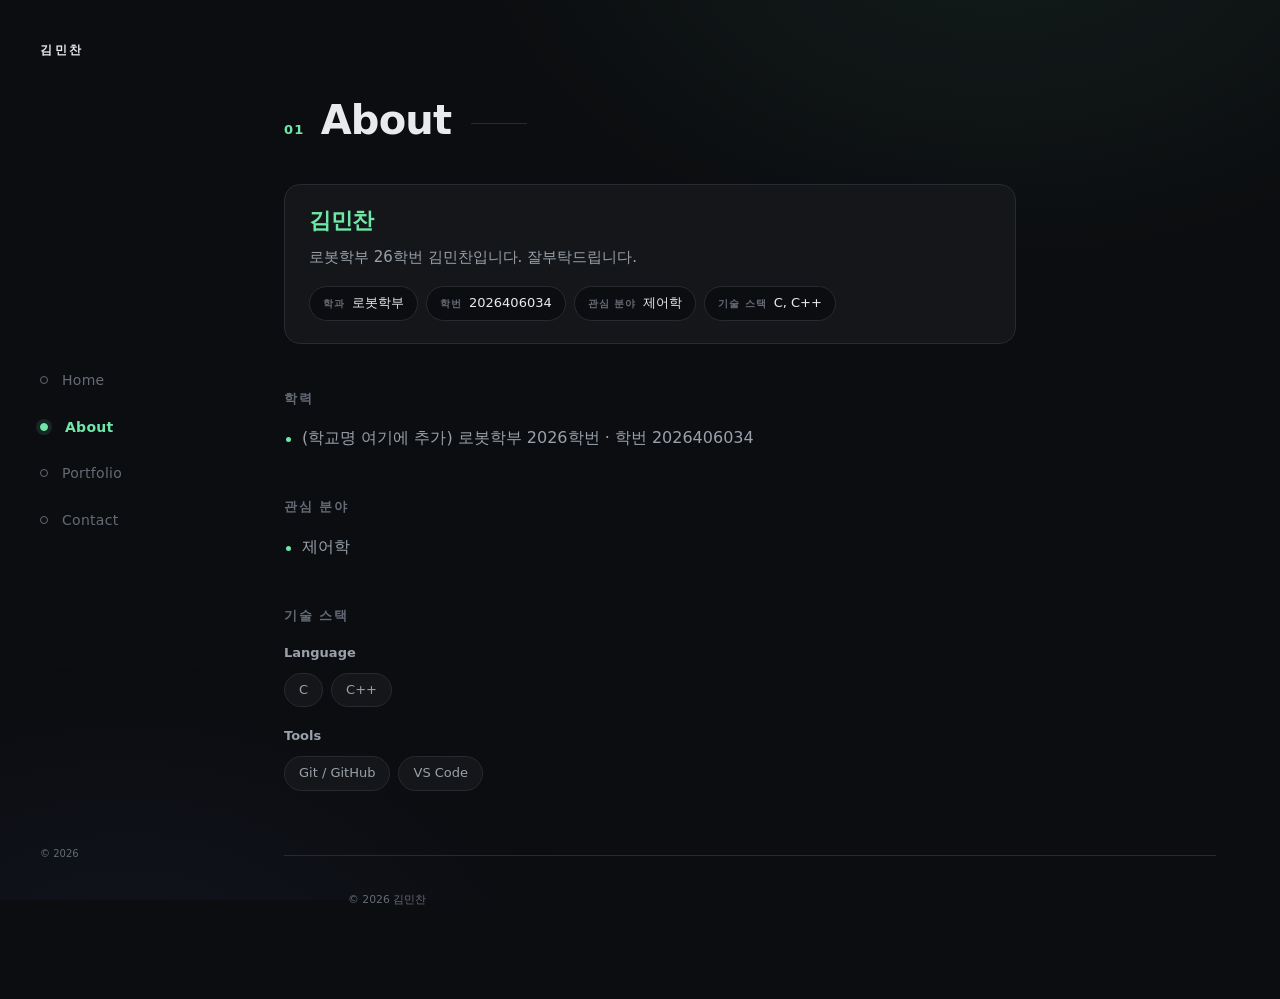
==== about.html @ 5e46e567 "Add files via upload" ====
<!DOCTYPE html>
<html lang="ko">
<head>
  <meta charset="UTF-8" />
  <meta name="viewport" content="width=device-width, initial-scale=1.0" />
  <title>About | 김민찬 Portfolio</title>
  <link rel="stylesheet" href="style.css">
</head>
<body>

  <!-- ===== 좌측 고정 탭 네비게이션 (데스크탑) ===== -->
  <nav class="side-nav" aria-label="페이지 네비게이션">
    <div class="side-nav__brand">김민찬</div>
    <ul class="side-nav__list">
      <li><a href="index.html"     class="nav-item"><span class="nav-item__dot"></span><span class="nav-item__label">Home</span></a></li>
      <li><a href="about.html"     class="nav-item"><span class="nav-item__dot"></span><span class="nav-item__label">About</span></a></li>
      <li><a href="portfolio.html" class="nav-item"><span class="nav-item__dot"></span><span class="nav-item__label">Portfolio</span></a></li>
      <li><a href="contact.html"   class="nav-item"><span class="nav-item__dot"></span><span class="nav-item__label">Contact</span></a></li>
    </ul>
    <div class="side-nav__foot"><small>&copy; <span class="year"></span></small></div>
  </nav>

  <!-- ===== 모바일 상단 고정 탭 바 ===== -->
  <nav class="top-nav" aria-label="페이지 네비게이션 (모바일)">
    <div class="top-nav__brand">김민찬</div>
    <ul class="top-nav__list">
      <li><a href="index.html"     class="top-nav__item">Home</a></li>
      <li><a href="about.html"     class="top-nav__item">About</a></li>
      <li><a href="portfolio.html" class="top-nav__item">Portfolio</a></li>
      <li><a href="contact.html"   class="top-nav__item">Contact</a></li>
    </ul>
  </nav>

  <!-- ===== 본문 ===== -->
  <main class="content">
    <div class="container">

      <header class="page-head reveal">
        <span class="page-head__num">01</span>
        <h1 class="page-head__title">About</h1>
      </header>

      <!-- ===== 모든 페이지 공통 프로필 ===== -->
      <header class="profile reveal">
        <p class="profile__name"><span>김민찬</span></p>
        <p class="profile__sub">로봇학부 26학번 김민찬입니다. 잘부탁드립니다.</p>
        <ul class="profile__meta">
          <li><b>학과</b>로봇학부</li>
          <li><b>학번</b>2026406034</li>
          <li><b>관심 분야</b>제어학</li>
          <li><b>기술 스택</b>C, C++</li>
        </ul>
      </header>

      <section class="block reveal" data-delay="2">
        <h2 class="block__title">학력</h2>
        <ul class="bullet">
          <li>(학교명 여기에 추가) 로봇학부 2026학번 · 학번 2026406034</li>
        </ul>
      </section>

      <section class="block reveal" data-delay="3">
        <h2 class="block__title">관심 분야</h2>
        <ul class="bullet">
          <li>제어학</li>
        </ul>
      </section>

      <section class="block reveal" data-delay="4">
        <h2 class="block__title">기술 스택</h2>

        <h3 class="sub-title">Language</h3>
        <ul class="tag-list">
          <li class="tag">C</li>
          <li class="tag">C++</li>
        </ul>

        <h3 class="sub-title">Tools</h3>
        <ul class="tag-list">
          <li class="tag">Git / GitHub</li>
          <li class="tag">VS Code</li>
        </ul>
      </section>

    </div>

    <footer class="footer">
      <small>&copy; <span class="year"></span> 김민찬</small>
    </footer>
  </main>

  <script src="script.js"></script>
</body>
</html>
---- style.css ----
/* =============================================================
   Portfolio - style.css (공통 스타일)

   색상 테마는 "여기"에서 바꿉니다.
   ------------------------------------------------------------- */
:root {
  --accent:      #6ee7a8;   /* 메인 포인트 색상 */
  --accent-ink:  #09150e;   /* 포인트 색 위에 올라가는 글자색 */
  --bg:          #0c0d10;   /* 전체 배경 */
  --bg-elev:     #141619;   /* 카드 등 올라온 면 */
  --bg-elev-2:   #1b1e23;   /* 호버 시 면 */
  --line:        #272b31;   /* 테두리 / 구분선 */
  --text:        #e8eaed;   /* 본문 글자 */
  --text-dim:    #9aa1ab;   /* 보조 글자 */
  --text-faint:  #646b76;   /* 흐린 글자 */
}
/* ============================================================= */

/* ---------- 1. Reset & Base ---------- */
*,
*::before,
*::after {
  box-sizing: border-box;
  margin: 0;
  padding: 0;
}

html {
  scroll-behavior: smooth;
}

ul, ol { list-style: none; }
a { color: inherit; text-decoration: none; }
button { font: inherit; color: inherit; background: none; border: none; cursor: pointer; }
img { display: block; max-width: 100%; }

body {
  font-family: system-ui, -apple-system, "Segoe UI", Roboto,
               "Noto Sans KR", "Apple SD Gothic Neo", Arial, sans-serif;
  font-size: 16px;
  line-height: 1.75;
  color: var(--text);
  background: var(--bg);
  -webkit-font-smoothing: antialiased;
  overflow-x: hidden;
}

/* 은은한 배경 그라데이션 */
body::before {
  content: '';
  position: fixed;
  inset: 0;
  z-index: -1;
  pointer-events: none;
  background:
    radial-gradient(60rem 40rem at 78% -10%, rgba(110, 231, 168, .07), transparent 60%),
    radial-gradient(50rem 35rem at 10% 110%, rgba(96, 140, 255, .06), transparent 60%);
}

/* ---------- 2. 변수성 레이아웃 값 ---------- */
:root {
  --nav-w: 220px;      /* 좌측 탭 너비 */
  --topnav-h: 56px;    /* 모바일 상단 바 높이 */
  --content-max: 860px;
  --ease: cubic-bezier(.22, 1, .36, 1);
}

/* ---------- 3. 좌측 고정 탭 네비게이션 ---------- */
.side-nav {
  position: fixed;
  top: 0;
  left: 0;
  width: var(--nav-w);
  height: 100vh;
  padding: 40px 0 40px 40px;
  display: flex;
  flex-direction: column;
  justify-content: center;
  z-index: 100;
}

.side-nav__brand {
  position: absolute;
  top: 40px;
  left: 40px;
  font-size: 12px;
  font-weight: 700;
  letter-spacing: .22em;
  color: var(--text);
}

.side-nav__foot {
  position: absolute;
  bottom: 36px;
  left: 40px;
  font-size: 12px;
  color: var(--text-faint);
}

.side-nav__list {
  display: flex;
  flex-direction: column;
  gap: 6px;
}

.nav-item {
  display: flex;
  align-items: center;
  gap: 14px;
  padding: 8px 0;
  font-size: 14px;
  font-weight: 500;
  letter-spacing: .02em;
  color: var(--text-faint);
  transition: color .3s var(--ease);
}

.nav-item__dot {
  width: 8px;
  height: 8px;
  flex-shrink: 0;
  border: 1.5px solid currentColor;
  border-radius: 50%;
  transition: all .3s var(--ease);
}

.nav-item__label {
  transition: transform .3s var(--ease);
}

.nav-item:hover { color: var(--text-dim); }
.nav-item:hover .nav-item__label { transform: translateX(3px); }

/* 현재 탭 표시 */
.nav-item.is-active { color: var(--accent); }
.nav-item.is-active .nav-item__dot {
  background: var(--accent);
  border-color: var(--accent);
  box-shadow: 0 0 0 4px rgba(110, 231, 168, .12);
}
.nav-item.is-active .nav-item__label {
  transform: translateX(3px);
  font-weight: 600;
}

/* ---------- 4. 모바일 상단 탭 바 ---------- */
.top-nav {
  display: none;
  position: fixed;
  top: 0;
  left: 0;
  right: 0;
  height: var(--topnav-h);
  align-items: center;
  gap: 14px;
  padding: 0 16px;
  background: rgba(12, 13, 16, .88);
  backdrop-filter: blur(12px);
  -webkit-backdrop-filter: blur(12px);
  border-bottom: 1px solid var(--line);
  z-index: 100;
}

.top-nav__brand {
  flex-shrink: 0;
  font-size: 11px;
  font-weight: 700;
  letter-spacing: .18em;
}

.top-nav__list {
  display: flex;
  gap: 4px;
  overflow-x: auto;
  scrollbar-width: none;
  -ms-overflow-style: none;
}
.top-nav__list::-webkit-scrollbar { display: none; }

.top-nav__item {
  display: block;
  padding: 6px 12px;
  border-radius: 999px;
  font-size: 13px;
  font-weight: 500;
  white-space: nowrap;
  color: var(--text-faint);
  transition: all .25s var(--ease);
}

.top-nav__item.is-active {
  color: var(--accent-ink);
  background: var(--accent);
}

/* ---------- 5. 본문 레이아웃 ---------- */
.content {
  margin-left: var(--nav-w);
  min-height: 100vh;
  display: flex;
  flex-direction: column;
}

.container {
  width: 100%;
  max-width: var(--content-max);
  padding: 96px 64px 64px;
  flex: 1;
}

.container--hero {
  display: flex;
  flex-direction: column;
  justify-content: center;
  min-height: 100vh;
  padding-top: 64px;
}

/* 모든 페이지 공통 프로필 헤더 */
.profile {
  display: flex;
  flex-direction: column;
  gap: 8px;
  padding: 22px 24px;
  margin-bottom: 44px;
  background: var(--bg-elev);
  border: 1px solid var(--line);
  border-radius: 16px;
}

.profile__name {
  font-size: 22px;
  font-weight: 700;
  letter-spacing: -.02em;
  line-height: 1.3;
}

.profile__name span { color: var(--accent); }

.profile__sub {
  font-size: 15px;
  color: var(--text-dim);
}

.profile__meta {
  display: flex;
  flex-wrap: wrap;
  gap: 8px;
  margin-top: 8px;
}

.profile__meta li {
  display: flex;
  align-items: baseline;
  gap: 7px;
  padding: 5px 13px;
  border: 1px solid var(--line);
  border-radius: 999px;
  background: var(--bg);
  font-size: 13px;
  color: var(--text);
}

.profile__meta b {
  font-size: 10px;
  font-weight: 600;
  letter-spacing: .1em;
  text-transform: uppercase;
  color: var(--text-faint);
}

.page-head {
  display: flex;
  align-items: baseline;
  gap: 16px;
  margin-bottom: 40px;
}

.page-head__num {
  font-size: 13px;
  font-weight: 600;
  letter-spacing: .1em;
  color: var(--accent);
}

.page-head__title {
  font-size: clamp(28px, 4vw, 40px);
  font-weight: 700;
  letter-spacing: -.02em;
  line-height: 1.2;
}

.page-head__title::after {
  content: '';
  display: inline-block;
  width: 56px;
  height: 1px;
  margin-left: 20px;
  vertical-align: middle;
  background: var(--line);
}

.footer {
  padding: 32px 64px 40px;
  border-top: 1px solid var(--line);
  margin: 0 64px;
  font-size: 13px;
  color: var(--text-faint);
}

/* ---------- 6. 공통 텍스트 요소 ---------- */
.eyebrow {
  font-size: 12px;
  font-weight: 600;
  letter-spacing: .22em;
  text-transform: uppercase;
  color: var(--accent);
  margin-bottom: 18px;
}

.accent { color: var(--accent); }

.hero__title {
  font-size: clamp(32px, 5.5vw, 56px);
  font-weight: 700;
  line-height: 1.18;
  letter-spacing: -.03em;
  margin-bottom: 20px;
}

.hero__sub {
  font-size: clamp(15px, 1.6vw, 18px);
  color: var(--text-dim);
  max-width: 54ch;
  margin-bottom: 36px;
}

.lead {
  font-size: clamp(15px, 1.7vw, 18px);
  color: var(--text-dim);
  max-width: 52ch;
  margin-bottom: 32px;
}

.text {
  color: var(--text-dim);
  margin-bottom: 14px;
}
.text:last-child { margin-bottom: 0; }

.note {
  font-size: 13px;
  color: var(--text-faint);
}

.block { margin-bottom: 44px; }
.block:last-child { margin-bottom: 0; }

.block__title {
  font-size: 13px;
  font-weight: 600;
  letter-spacing: .12em;
  text-transform: uppercase;
  color: var(--text-faint);
  margin-bottom: 14px;
}

.sub-title {
  font-size: 13px;
  font-weight: 600;
  color: var(--text-dim);
  margin: 18px 0 8px;
}
.sub-title:first-of-type { margin-top: 0; }

.bullet {
  display: flex;
  flex-direction: column;
  gap: 8px;
}

.bullet li {
  position: relative;
  padding-left: 18px;
  color: var(--text-dim);
}

.bullet li::before {
  content: '';
  position: absolute;
  left: 2px;
  top: 13px;
  width: 5px;
  height: 5px;
  border-radius: 50%;
  background: var(--accent);
}

/* 홈 정보 리스트 */
.info-list {
  display: flex;
  flex-direction: column;
  gap: 2px;
  margin-bottom: 36px;
  padding: 20px 22px;
  background: var(--bg-elev);
  border: 1px solid var(--line);
  border-radius: 14px;
  max-width: 460px;
}

.info-list li {
  display: flex;
  flex-direction: column;
  padding: 10px 0;
  border-bottom: 1px solid var(--line);
}
.info-list li:last-child { border-bottom: none; }

.info-list__label {
  font-size: 11px;
  font-weight: 600;
  letter-spacing: .1em;
  text-transform: uppercase;
  color: var(--text-faint);
  line-height: 1.6;
}

.info-list__value {
  font-size: 15px;
  color: var(--text);
  line-height: 1.5;
}

/* ---------- 7. 버튼 ---------- */
.btn {
  display: inline-flex;
  align-items: center;
  justify-content: center;
  padding: 12px 26px;
  border: 1px solid transparent;
  border-radius: 999px;
  font-size: 15px;
  font-weight: 600;
  transition: all .25s var(--ease);
}

.btn--primary {
  background: var(--accent);
  color: var(--accent-ink);
}
.btn--primary:hover {
  transform: translateY(-2px);
  box-shadow: 0 10px 28px -10px var(--accent);
}

.btn--ghost {
  border-color: var(--line);
  color: var(--text-dim);
}
.btn--ghost:hover {
  border-color: rgba(110, 231, 168, .35);
  color: var(--accent);
  transform: translateY(-2px);
}

.btn--lg { padding: 15px 38px; font-size: 16px; }

.btn-group {
  display: flex;
  flex-wrap: wrap;
  gap: 12px;
}

/* ---------- 8. 태그 ---------- */
.tag-list {
  display: flex;
  flex-wrap: wrap;
  gap: 8px;
}

.tag {
  padding: 5px 14px;
  border: 1px solid var(--line);
  border-radius: 999px;
  font-size: 13px;
  color: var(--text-dim);
  background: var(--bg-elev);
  transition: all .25s var(--ease);
}
.tag:hover {
  border-color: rgba(110, 231, 168, .35);
  color: var(--accent);
}

/* ---------- 9. 프로젝트 ---------- */
.filter {
  display: flex;
  flex-wrap: wrap;
  gap: 8px;
  margin-bottom: 28px;
}

.filter__btn {
  padding: 7px 18px;
  border: 1px solid var(--line);
  border-radius: 999px;
  font-size: 13px;
  font-weight: 500;
  color: var(--text-faint);
  transition: all .25s var(--ease);
}
.filter__btn:hover {
  color: var(--text);
  border-color: var(--text-faint);
}
.filter__btn.is-active {
  background: var(--accent);
  border-color: var(--accent);
  color: var(--accent-ink);
}

.projects {
  display: grid;
  grid-template-columns: repeat(auto-fill, minmax(280px, 1fr));
  gap: 20px;
}

.card {
  display: flex;
  flex-direction: column;
  background: var(--bg-elev);
  border: 1px solid var(--line);
  border-radius: 16px;
  overflow: hidden;
  transition: transform .35s var(--ease), border-color .35s var(--ease),
              box-shadow .35s var(--ease);
}

.card:hover {
  transform: translateY(-5px);
  border-color: rgba(110, 231, 168, .35);
  box-shadow: 0 20px 44px -24px rgba(0, 0, 0, .8);
}

.card.is-hidden { display: none; }

.card__thumb {
  height: 130px;
  display: flex;
  align-items: center;
  justify-content: center;
  border-bottom: 1px solid var(--line);
  background: linear-gradient(135deg, rgba(110, 231, 168, .16), rgba(96, 140, 255, .12));
}

.card__thumb::after {
  content: attr(data-initial);
  font-size: 38px;
  font-weight: 700;
  letter-spacing: -.02em;
  color: rgba(232, 234, 237, .18);
}

.card__body {
  display: flex;
  flex-direction: column;
  gap: 12px;
  padding: 20px;
  flex: 1;
}

.card__title {
  font-size: 17px;
  font-weight: 600;
  letter-spacing: -.01em;
  line-height: 1.4;
}

.card__desc {
  flex: 1;
  font-size: 14px;
  line-height: 1.7;
  color: var(--text-dim);
}

.card__tags {
  display: flex;
  flex-wrap: wrap;
  gap: 6px;
}

.card__tags li {
  padding: 3px 9px;
  border-radius: 5px;
  font-size: 11px;
  font-weight: 600;
  letter-spacing: .04em;
  text-transform: uppercase;
  color: var(--accent);
  background: rgba(110, 231, 168, .12);
}

.card__links {
  display: flex;
  gap: 16px;
  margin-top: 4px;
  padding-top: 10px;
  border-top: 1px solid var(--line);
}

.card__link,
.card__links a {
  font-size: 13px;
  font-weight: 500;
  color: var(--text-dim);
  transition: color .25s var(--ease);
}

/* 카드 전체가 링크이므로, 카드에 마우스를 올리면 함께 강조 */
.card:hover .card__link,
.card__links a:hover { color: var(--accent); }

/* 키보드 포커스 표시 (접근성) */
.card:focus-visible {
  outline: 2px solid var(--accent);
  outline-offset: 3px;
}

/* 글자가 긴 썸네일(D-DAY, RANDOM 등) */
.card__thumb--text::after {
  font-size: 24px;
  letter-spacing: .12em;
}

/* ---------- 9-1. 실습 결과 출력 (document.write) ---------- */
/* dday.html, random.html의 <section class="block js-output"> 안에 출력됩니다 */
.js-output h1 {
  font-size: clamp(34px, 6vw, 52px);
  font-weight: 700;
  letter-spacing: -.03em;
  line-height: 1.2;
  color: var(--accent);
  margin: 6px 0 4px;
  word-break: break-all;
}

.js-output h3 {
  font-size: 16px;
  font-weight: 600;
  color: var(--text-dim);
  margin-top: 10px;
}

.js-output hr {
  height: 1px;
  border: none;
  background: var(--line);
  margin: 22px 0 14px;
}

.js-output p {
  font-size: 14px;
  color: var(--text-dim);
  word-break: break-all;
}

.js-output p i { color: var(--text-faint); }

/* ---------- 10. Contact ---------- */
.contact__list {
  display: flex;
  flex-direction: column;
  gap: 12px;
  margin-bottom: 40px;
}

.contact__item {
  width: 100%;
  display: flex;
  align-items: center;
  gap: 18px;
  padding: 18px 22px;
  text-align: left;
  background: var(--bg-elev);
  border: 1px solid var(--line);
  border-radius: 14px;
  transition: all .28s var(--ease);
}

.contact__item:hover {
  background: var(--bg-elev-2);
  border-color: rgba(110, 231, 168, .35);
  transform: translateX(4px);
}

.contact__icon {
  width: 38px;
  height: 38px;
  flex-shrink: 0;
  display: grid;
  place-items: center;
  border-radius: 10px;
  background: rgba(110, 231, 168, .12);
  color: var(--accent);
}
.contact__icon svg { width: 20px; height: 20px; }

.contact__meta {
  flex: 1;
  min-width: 0;
  display: flex;
  flex-direction: column;
}

.contact__label {
  font-size: 11px;
  font-weight: 600;
  letter-spacing: .1em;
  text-transform: uppercase;
  color: var(--text-faint);
  line-height: 1.6;
}

.contact__value {
  font-size: 15px;
  color: var(--text);
  line-height: 1.5;
  overflow: hidden;
  text-overflow: ellipsis;
  white-space: nowrap;
}

.contact__action {
  flex-shrink: 0;
  padding: 4px 10px;
  border: 1px solid var(--line);
  border-radius: 7px;
  font-size: 12px;
  font-weight: 600;
  color: var(--text-faint);
  transition: all .25s var(--ease);
}

.contact__item:hover .contact__action {
  color: var(--accent);
  border-color: rgba(110, 231, 168, .35);
}

.contact__item--copy.is-copied .contact__action {
  color: var(--accent-ink);
  background: var(--accent);
  border-color: var(--accent);
}

.contact__cta {
  display: flex;
  flex-direction: column;
  align-items: flex-start;
  gap: 10px;
  margin-bottom: 56px;
}

/* 문의 폼 */
.contact-form {
  display: grid;
  grid-template-columns: 1fr;
  gap: .5rem;
  max-width: 520px;
}

.contact-form label {
  font-size: 13px;
  font-weight: 600;
  color: var(--text-dim);
  margin-top: 8px;
}

.contact-form input,
.contact-form textarea {
  width: 100%;
  padding: .7rem .9rem;
  font: inherit;
  font-size: 15px;
  color: var(--text);
  background: var(--bg-elev);
  border: 1px solid var(--line);
  border-radius: 10px;
  resize: vertical;
  transition: border-color .25s var(--ease);
}

.contact-form input::placeholder,
.contact-form textarea::placeholder { color: var(--text-faint); }

.contact-form input:focus,
.contact-form textarea:focus {
  outline: none;
  border-color: var(--accent);
}

.contact-form button {
  margin-top: 14px;
  justify-self: start;
}

/* 토스트 */
.toast {
  position: fixed;
  left: 50%;
  bottom: 40px;
  transform: translate(-50%, 20px);
  padding: 11px 22px;
  border-radius: 999px;
  font-size: 14px;
  font-weight: 600;
  color: var(--accent-ink);
  background: var(--accent);
  box-shadow: 0 14px 34px -14px rgba(0, 0, 0, .9);
  opacity: 0;
  pointer-events: none;
  transition: opacity .3s var(--ease), transform .3s var(--ease);
  z-index: 300;
}

.toast.is-visible {
  opacity: 1;
  transform: translate(-50%, 0);
}

/* ---------- 11. 등장 애니메이션 ---------- */
.reveal {
  opacity: 0;
  transform: translateY(22px);
  transition: opacity .7s var(--ease), transform .7s var(--ease);
}

.reveal.is-visible {
  opacity: 1;
  transform: translateY(0);
}

.reveal[data-delay="1"] { transition-delay: .08s; }
.reveal[data-delay="2"] { transition-delay: .16s; }
.reveal[data-delay="3"] { transition-delay: .24s; }
.reveal[data-delay="4"] { transition-delay: .32s; }
.reveal[data-delay="5"] { transition-delay: .40s; }

@media (prefers-reduced-motion: reduce) {
  html { scroll-behavior: auto; }
  .reveal { opacity: 1; transform: none; transition: none; }
}

/* ---------- 12. 페이지 전환 (끝까지 스크롤) ---------- */

/* 하단 안내 바: 페이지 맨 아래에 닿으면 나타남 */
.page-jump {
  position: fixed;
  left: 50%;
  bottom: 28px;
  transform: translate(-50%, 16px);
  opacity: 0;
  pointer-events: none;
  transition: opacity .35s var(--ease), transform .35s var(--ease);
  z-index: 150;
}

.page-jump.is-visible {
  opacity: 1;
  transform: translate(-50%, 0);
  pointer-events: auto;
}

.page-jump__link {
  position: relative;
  display: flex;
  align-items: center;
  gap: 12px;
  padding: 11px 22px;
  overflow: hidden;
  border: 1px solid var(--line);
  border-radius: 999px;
  background: rgba(20, 22, 25, .92);
  backdrop-filter: blur(12px);
  -webkit-backdrop-filter: blur(12px);
  box-shadow: 0 14px 34px -18px rgba(0, 0, 0, .9);
  transition: border-color .25s var(--ease);
}

.page-jump__link:hover { border-color: rgba(110, 231, 168, .4); }

.page-jump__text {
  font-size: 13px;
  color: var(--text-dim);
  white-space: nowrap;
}

.page-jump__text strong { color: var(--accent); font-weight: 600; }

.page-jump__arrow {
  font-size: 14px;
  color: var(--accent);
  animation: bob 1.6s ease-in-out infinite;
}

@keyframes bob {
  0%, 100% { transform: translateY(0); }
  50%      { transform: translateY(3px); }
}

/* 스크롤 누적량 표시 바 */
.page-jump__bar {
  position: absolute;
  left: 0;
  bottom: 0;
  width: 100%;
  height: 2px;
  background: transparent;
}

.page-jump__bar i {
  display: block;
  width: 0%;
  height: 100%;
  background: var(--accent);
  transition: width .12s linear;
}

/* 페이지를 떠날 때 전환 효과 */
body {
  opacity: 1;
  transition: opacity .25s ease;
}

body.is-leaving { opacity: 0; }

@media (prefers-reduced-motion: reduce) {
  body, body.is-leaving { opacity: 1; transition: none; }
  .page-jump__arrow { animation: none; }
}

/* 안내 바가 푸터를 가리지 않도록 여백 확보 */
.footer { padding-bottom: 88px; }

/* ---------- 13. 반응형 ---------- */
@media (max-width: 1024px) {
  :root { --nav-w: 180px; }

  .side-nav { padding-left: 28px; }
  .side-nav__brand,
  .side-nav__foot { left: 28px; }

  .container { padding: 88px 44px 56px; }
  .footer { margin: 0 44px; padding: 28px 0 88px; }
}

@media (max-width: 768px) {
  .side-nav { display: none; }
  .top-nav { display: flex; }

  .content { margin-left: 0; }

  .container {
    padding: calc(var(--topnav-h) + 44px) 20px 48px;
  }

  .container--hero {
    min-height: calc(100vh - var(--topnav-h));
    padding-top: calc(var(--topnav-h) + 48px);
  }

  .page-head { margin-bottom: 28px; }
  .page-head__title::after { display: none; }

  .profile { padding: 18px 18px; margin-bottom: 32px; }
  .profile__name { font-size: 19px; }
  .profile__sub { font-size: 14px; }
  .profile__meta li { font-size: 12px; padding: 4px 11px; }

  .footer { margin: 0 20px; padding: 24px 0 92px; }

  .page-jump { bottom: 20px; left: 16px; right: 16px; transform: translateY(16px); }
  .page-jump.is-visible { transform: translateY(0); }
  .page-jump__link { justify-content: center; padding: 11px 16px; }
  .page-jump__text { font-size: 12px; }

  .projects { grid-template-columns: 1fr; }

  .contact__item { gap: 14px; padding: 15px 16px; }
  .contact__value { font-size: 14px; }

  .contact__cta { align-self: stretch; }
  .contact__cta .btn { width: 100%; }

  .toast { bottom: 24px; }
}

@media (max-width: 420px) {
  .contact__action { display: none; }
  .btn-group .btn { flex: 1; }
}
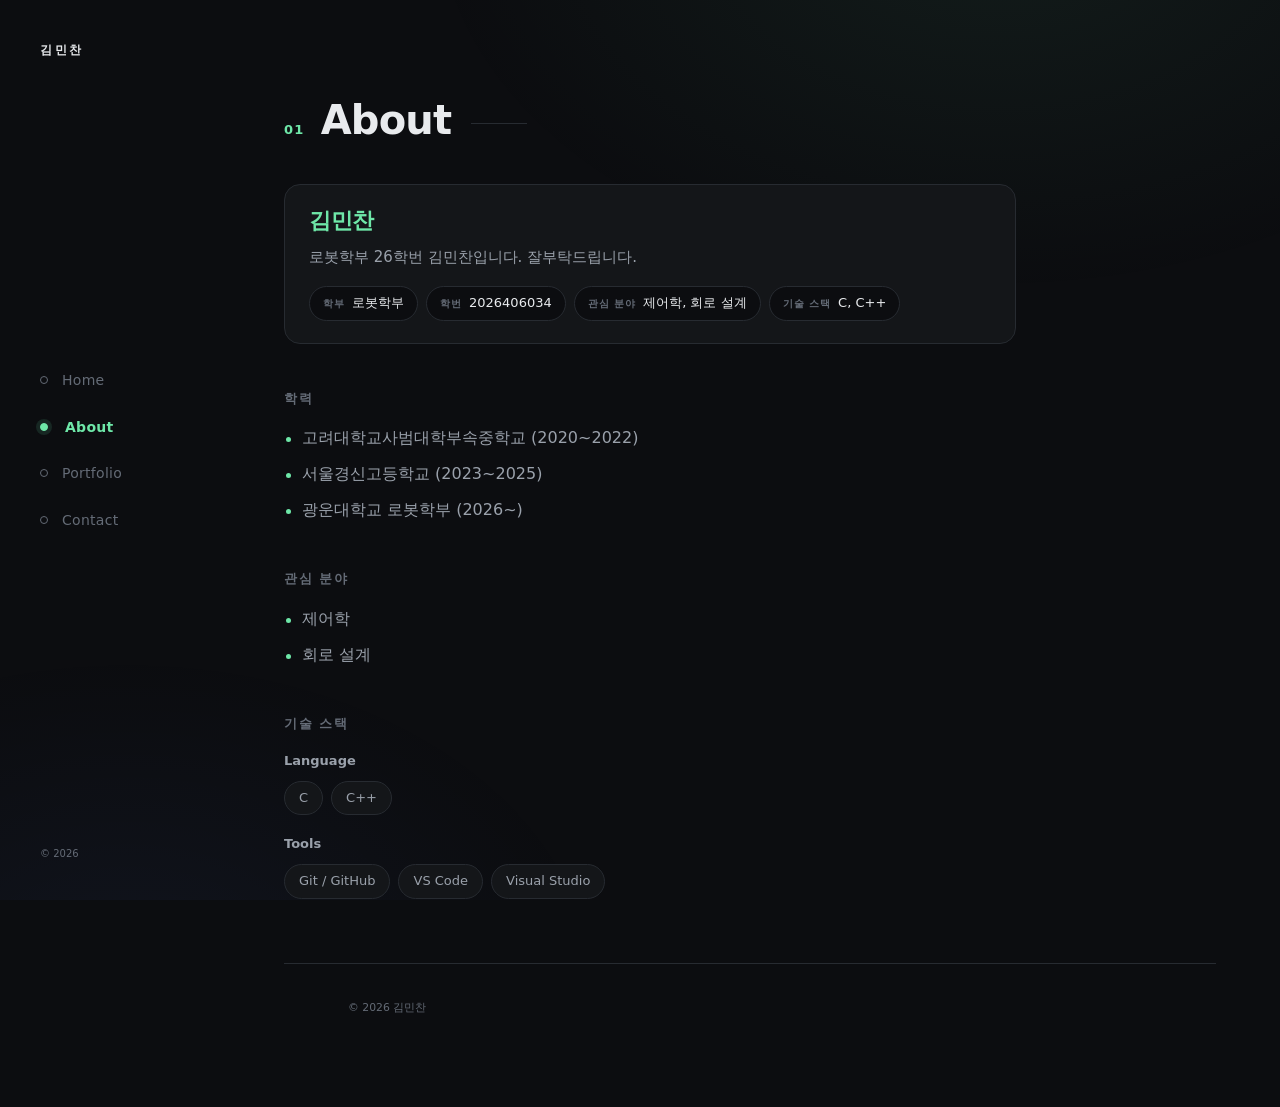
==== commit 78daeb2e: "Add files via upload" ====
--- a/about.html
+++ b/about.html
@@ -45,9 +45,9 @@
         <p class="profile__name"><span>김민찬</span></p>
         <p class="profile__sub">로봇학부 26학번 김민찬입니다. 잘부탁드립니다.</p>
         <ul class="profile__meta">
-          <li><b>학과</b>로봇학부</li>
+          <li><b>학부</b>로봇학부</li>
           <li><b>학번</b>2026406034</li>
-          <li><b>관심 분야</b>제어학</li>
+          <li><b>관심 분야</b>제어학, 회로 설계</li>
           <li><b>기술 스택</b>C, C++</li>
         </ul>
       </header>
@@ -55,7 +55,9 @@
       <section class="block reveal" data-delay="2">
         <h2 class="block__title">학력</h2>
         <ul class="bullet">
-          <li>(학교명 여기에 추가) 로봇학부 2026학번 · 학번 2026406034</li>
+          <li>고려대학교사범대학부속중학교 (2020~2022)</li>
+          <li>서울경신고등학교 (2023~2025)</li>
+          <li>광운대학교 로봇학부 (2026~)</li>
         </ul>
       </section>
 
@@ -63,6 +65,7 @@
         <h2 class="block__title">관심 분야</h2>
         <ul class="bullet">
           <li>제어학</li>
+          <li>회로 설계</li>
         </ul>
       </section>
 
@@ -79,6 +82,7 @@
         <ul class="tag-list">
           <li class="tag">Git / GitHub</li>
           <li class="tag">VS Code</li>
+          <li class="tag">Visual Studio</li>
         </ul>
       </section>
 
